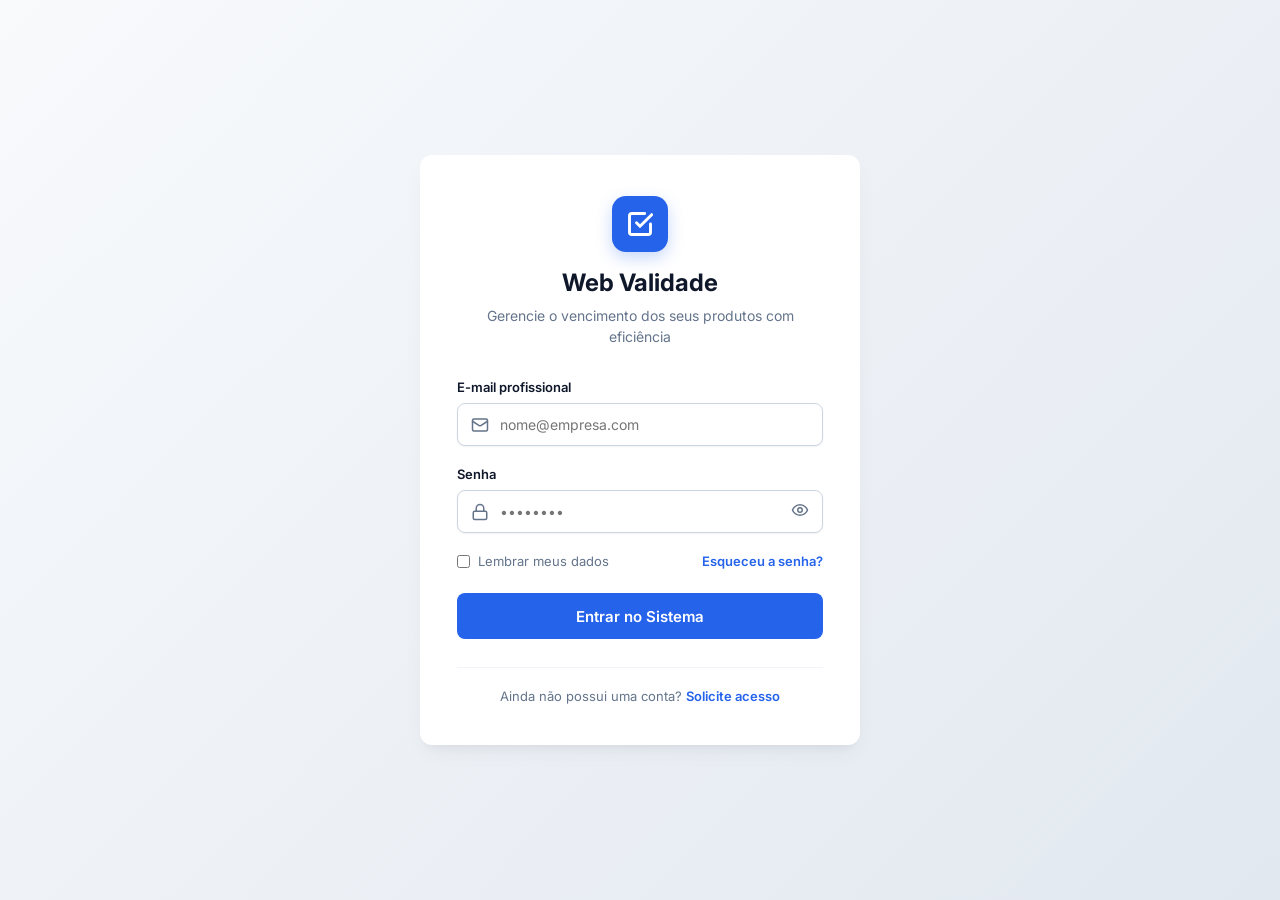
==== index.html @ 21e1efa6 "Add files via upload" ====
<!DOCTYPE html>
<html lang="pt-BR">
<head>
    <meta charset="UTF-8">
    <meta name="viewport" content="width=device-width, initial-scale=1.0">
    <title>Web Validade - Acesso ao Sistema</title>
    <link rel="preconnect" href="https://fonts.googleapis.com">
    <link rel="preconnect" href="https://fonts.gstatic.com" crossorigin>
    <link href="https://fonts.googleapis.com/css2?family=Inter:wght@400;500;600;700&display=swap" rel="stylesheet">
    <link rel="stylesheet" href="login-style.css">
</head>
<body>

    <div class="login-container">
        <div class="login-card">
            
            <div class="login-header">
                <div class="logo-icon">
                    <svg width="28" height="28" viewBox="0 0 24 24" fill="none" stroke="currentColor" stroke-width="2.5" stroke-linecap="round" stroke-linejoin="round">
                        <path d="M9 11l3 3L22 4"></path>
                        <path d="M21 12v7a2 2 0 0 1-2 2H5a2 2 0 0 1-2-2V5a2 2 0 0 1 2-2h11"></path>
                    </svg>
                </div>
                <h1>Web Validade</h1>
                <p>Gerencie o vencimento dos seus produtos com eficiência</p>
            </div>

            <div id="alert-box" class="alert hidden">
                <span id="alert-message"></span>
            </div>

            <form id="login-form" novalidate>
                <div class="input-group">
                    <label for="email">E-mail profissional</label>
                    <div class="input-wrapper">
                        <span class="input-icon">
                            <svg width="18" height="18" viewBox="0 0 24 24" fill="none" stroke="currentColor" stroke-width="2" stroke-linecap="round" stroke-linejoin="round">
                                <rect width="20" height="16" x="2" y="4" rx="2"></rect>
                                <path d="m22 7-8.97 5.7a1.94 1.94 0 0 1-2.06 0L2 7"></path>
                            </svg>
                        </span>
                        <input type="email" id="email" placeholder="nome@empresa.com" required autocomplete="email">
                    </div>
                </div>

                <div class="input-group">
                    <label for="password">Senha</label>
                    <div class="input-wrapper">
                        <span class="input-icon">
                            <svg width="18" height="18" viewBox="0 0 24 24" fill="none" stroke="currentColor" stroke-width="2" stroke-linecap="round" stroke-linejoin="round">
                                <rect width="18" height="11" x="3" y="11" rx="2" ry="2"></rect>
                                <path d="M7 11V7a5 5 0 0 1 10 0v4"></path>
                            </svg>
                        </span>
                        <input type="password" id="password" placeholder="••••••••" required autocomplete="current-password">
                        <button type="button" id="toggle-password" class="toggle-password">
                            <svg id="eye-icon" width="18" height="18" viewBox="0 0 24 24" fill="none" stroke="currentColor" stroke-width="2" stroke-linecap="round" stroke-linejoin="round">
                                <path d="M2 12s3-7 10-7 10 7 10 7-3 7-10 7-10-7-10-7Z"></path>
                                <circle cx="12" cy="12" r="3"></circle>
                            </svg>
                        </button>
                    </div>
                </div>

                <div class="form-actions">
                    <label class="remember-me">
                        <input type="checkbox" id="remember">
                        Lembrar meus dados
                    </label>
                    <a href="#" class="forgot-password">Esqueceu a senha?</a>
                </div>

                <button type="submit" id="btn-submit" class="btn-primary">
                    <span class="btn-text">Entrar no Sistema</span>
                    <span class="btn-loader hidden"></span>
                </button>
            </form>

            <div class="login-footer">
                <p>Ainda não possui uma conta? <a href="#">Solicite acesso</a></p>
            </div>

        </div>
    </div>

    <script src="login-script.js"></script>
</body>
</html>
---- login-style.css ----
:root {
    --primary-color: #2563eb;
    --primary-hover: #1d4ed8;
    --bg-gradient-start: #f8fafc;
    --bg-gradient-end: #e2e8f0;
    --card-bg: #ffffff;
    --text-main: #0f172a;
    --text-muted: #64748b;
    --border-color: #cbd5e1;
    --border-focus: #3b82f6;
    --error-color: #ef4444;
    --error-bg: #fef2f2;
    --success-color: #10b981;
    --success-bg: #ecfdf5;
    --shadow-md: 0 10px 25px -5px rgba(0, 0, 0, 0.05), 0 8px 10px -6px rgba(0, 0, 0, 0.05);
    --shadow-sm: 0 1px 2px 0 rgba(0, 0, 0, 0.05);
    --radius: 12px;
}

* {
    margin: 0;
    padding: 0;
    box-sizing: border-box;
    font-family: 'Inter', sans-serif;
    -webkit-font-smoothing: antialiased;
}

body {
    background: linear-gradient(135deg, var(--bg-gradient-start) 0%, var(--bg-gradient-end) 100%);
    min-height: 100vh;
    display: flex;
    justify-content: center;
    align-items: center;
    padding: 20px;
}

.login-container { width: 100%; max-width: 440px; }

.login-card {
    background-color: var(--card-bg);
    border: 1px solid rgba(255, 255, 255, 0.8);
    border-radius: var(--radius);
    padding: 40px 36px;
    box-shadow: var(--shadow-md);
}

.login-header { text-align: center; margin-bottom: 32px; }

.logo-icon {
    width: 56px; height: 56px;
    background-color: var(--primary-color);
    color: #ffffff; border-radius: 14px;
    display: flex; align-items: center; justify-content: center;
    margin: 0 auto 16px auto;
    box-shadow: 0 6px 16px rgba(37, 99, 235, 0.25);
}

.login-header h1 { color: var(--text-main); font-size: 24px; font-weight: 700; margin-bottom: 8px; }
.login-header p { color: var(--text-muted); font-size: 14px; line-height: 1.5; }

.alert {
    padding: 12px 16px; border-radius: 8px; font-size: 13px; font-weight: 500;
    margin-bottom: 20px; display: flex; align-items: center; border: 1px solid transparent;
}
.alert.error { background-color: var(--error-bg); color: var(--error-color); border-color: rgba(239, 68, 68, 0.2); }
.alert.success { background-color: var(--success-bg); color: var(--success-color); border-color: rgba(16, 185, 129, 0.2); }
.hidden { display: none !important; }

.input-group { margin-bottom: 20px; }
.input-group label { display: block; color: var(--text-main); font-size: 13px; font-weight: 600; margin-bottom: 8px; }
.input-wrapper { position: relative; display: flex; align-items: center; }
.input-icon { position: absolute; left: 14px; color: var(--text-muted); display: flex; align-items: center; pointer-events: none; }

.input-wrapper input {
    width: 100%; padding: 12px 16px 12px 42px;
    border: 1px solid var(--border-color); border-radius: 8px;
    font-size: 14px; color: var(--text-main); background-color: var(--card-bg);
    outline: none; transition: all 0.2s ease; box-shadow: var(--shadow-sm);
}
.input-wrapper input:focus { border-color: var(--border-focus); box-shadow: 0 0 0 4px rgba(59, 130, 246, 0.15); }

.toggle-password { position: absolute; right: 14px; background: none; border: none; color: var(--text-muted); cursor: pointer; }

.form-actions { display: flex; justify-content: space-between; align-items: center; margin-bottom: 24px; font-size: 13px; }
.remember-me { display: flex; align-items: center; color: var(--text-muted); cursor: pointer; }
.remember-me input { margin-right: 8px; accent-color: var(--primary-color); }
.forgot-password { color: var(--primary-color); text-decoration: none; font-weight: 600; }
.forgot-password:hover { text-decoration: underline; }

.btn-primary {
    width: 100%; padding: 12px 20px; background-color: var(--primary-color); color: #ffffff;
    border: none; border-radius: 8px; font-size: 15px; font-weight: 600; cursor: pointer;
    transition: all 0.2s ease; display: flex; justify-content: center; align-items: center; min-height: 46px;
}
.btn-primary:hover { background-color: var(--primary-hover); }
.btn-primary:disabled { background-color: #94a3b8; cursor: not-allowed; }

.btn-loader {
    width: 20px; height: 20px; border: 3px solid rgba(255, 255, 255, 0.3);
    border-radius: 50%; border-top-color: #ffffff; animation: spin 0.8s linear infinite;
}
@keyframes spin { to { transform: rotate(360deg); } }

.login-footer { text-align: center; margin-top: 28px; padding-top: 20px; border-top: 1px solid #f1f5f9; font-size: 13px; color: var(--text-muted); }
.login-footer a { color: var(--primary-color); text-decoration: none; font-weight: 600; }
.login-footer a:hover { text-decoration: underline; }
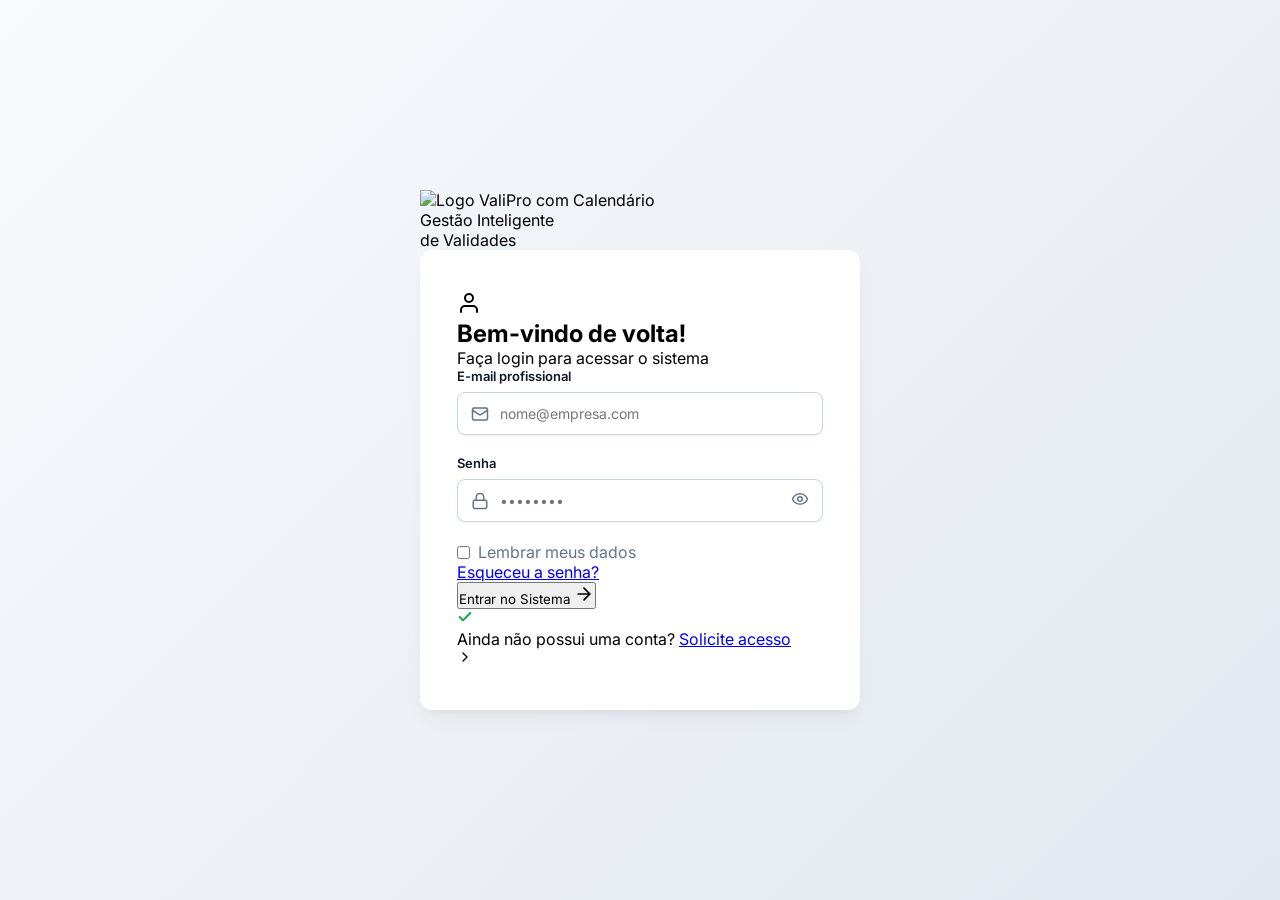
==== commit 1bf3bea5: "Update index.html" ====
--- a/index.html
+++ b/index.html
@@ -3,7 +3,7 @@
 <head>
     <meta charset="UTF-8">
     <meta name="viewport" content="width=device-width, initial-scale=1.0">
-    <title>Web Validade - Acesso ao Sistema</title>
+    <title>ValiPro - Login</title>
     <link rel="preconnect" href="https://fonts.googleapis.com">
     <link rel="preconnect" href="https://fonts.gstatic.com" crossorigin>
     <link href="https://fonts.googleapis.com/css2?family=Inter:wght@400;500;600;700&display=swap" rel="stylesheet">
@@ -12,24 +12,32 @@
 <body>
 
     <div class="login-container">
+        <!-- Parte do Topo (Logo e Slogan) -->
+        <div class="header-top">
+            <div class="logo-group">
+                <img src="file_0000000069dc720eb2a3e41b76f5097b.png" alt="Logo ValiPro com Calendário" class="login-logo-img">
+                <span class="logo-divider"></span>
+                <p class="slogan-text">Gestão Inteligente <br> de Validades</p>
+            </div>
+            <!-- Decoração Sutil no Fundo -->
+            <div class="bg-decoration"></div>
+        </div>
+
+        <!-- Parte de Baixo (O Card de Login) -->
         <div class="login-card">
             
-            <div class="login-header">
-                <div class="logo-icon">
-                    <svg width="28" height="28" viewBox="0 0 24 24" fill="none" stroke="currentColor" stroke-width="2.5" stroke-linecap="round" stroke-linejoin="round">
-                        <path d="M9 11l3 3L22 4"></path>
-                        <path d="M21 12v7a2 2 0 0 1-2 2H5a2 2 0 0 1-2-2V5a2 2 0 0 1 2-2h11"></path>
+            <div class="login-welcome-header">
+                <div class="user-avatar-icon">
+                    <svg width="24" height="24" viewBox="0 0 24 24" fill="none" stroke="currentColor" stroke-width="2" stroke-linecap="round" stroke-linejoin="round">
+                        <path d="M20 21v-2a4 4 0 0 0-4-4H8a4 4 0 0 0-4 4v2"></path>
+                        <circle cx="12" cy="7" r="4"></circle>
                     </svg>
                 </div>
-                <h1>Web Validade</h1>
-                <p>Gerencie o vencimento dos seus produtos com eficiência</p>
+                <h2>Bem-vindo de volta!</h2>
+                <p>Faça login para acessar o sistema</p>
             </div>
 
-            <div id="alert-box" class="alert hidden">
-                <span id="alert-message"></span>
-            </div>
-
-            <form id="login-form" novalidate>
+            <form id="login-form">
                 <div class="input-group">
                     <label for="email">E-mail profissional</label>
                     <div class="input-wrapper">
@@ -39,7 +47,7 @@
                                 <path d="m22 7-8.97 5.7a1.94 1.94 0 0 1-2.06 0L2 7"></path>
                             </svg>
                         </span>
-                        <input type="email" id="email" placeholder="nome@empresa.com" required autocomplete="email">
+                        <input type="email" id="email" placeholder="nome@empresa.com" required>
                     </div>
                 </div>
 
@@ -52,7 +60,7 @@
                                 <path d="M7 11V7a5 5 0 0 1 10 0v4"></path>
                             </svg>
                         </span>
-                        <input type="password" id="password" placeholder="••••••••" required autocomplete="current-password">
+                        <input type="password" id="password" placeholder="••••••••" required>
                         <button type="button" id="toggle-password" class="toggle-password">
                             <svg id="eye-icon" width="18" height="18" viewBox="0 0 24 24" fill="none" stroke="currentColor" stroke-width="2" stroke-linecap="round" stroke-linejoin="round">
                                 <path d="M2 12s3-7 10-7 10 7 10 7-3 7-10 7-10-7-10-7Z"></path>
@@ -62,27 +70,39 @@
                     </div>
                 </div>
 
-                <div class="form-actions">
+                <div class="form-actions-row">
                     <label class="remember-me">
                         <input type="checkbox" id="remember">
                         Lembrar meus dados
                     </label>
-                    <a href="#" class="forgot-password">Esqueceu a senha?</a>
+                    <a href="#" class="forgot-link">Esqueceu a senha?</a>
                 </div>
 
-                <button type="submit" id="btn-submit" class="btn-primary">
-                    <span class="btn-text">Entrar no Sistema</span>
-                    <span class="btn-loader hidden"></span>
+                <button type="submit" class="btn-primary-valipro">
+                    <span>Entrar no Sistema</span>
+                    <svg width="20" height="20" viewBox="0 0 24 24" fill="none" stroke="currentColor" stroke-width="2" stroke-linecap="round" stroke-linejoin="round">
+                        <line x1="5" x2="19" y1="12" y2="12"></line>
+                        <polyline points="12 5 19 12 12 19"></polyline>
+                    </svg>
                 </button>
             </form>
 
-            <div class="login-footer">
-                <p>Ainda não possui uma conta? <a href="#">Solicite acesso</a></p>
+            <div class="login-footer-register">
+                <div class="register-info-box">
+                    <div class="check-icon-bg">
+                        <svg width="16" height="16" viewBox="0 0 24 24" fill="none" stroke="#16a34a" stroke-width="3" stroke-linecap="round" stroke-linejoin="round">
+                            <polyline points="20 6 9 17 4 12"></polyline>
+                        </svg>
+                    </div>
+                    <p>Ainda não possui uma conta? <a href="#">Solicite acesso</a></p>
+                    <svg width="16" height="16" viewBox="0 0 24 24" fill="none" stroke="currentColor" stroke-width="2" stroke-linecap="round" stroke-linejoin="round" class="arrow-link-icon">
+                        <polyline points="9 18 15 12 9 6"></polyline>
+                    </svg>
+                </div>
             </div>
 
         </div>
     </div>
 
-    <script src="login-script.js"></script>
 </body>
-</html>+</html>
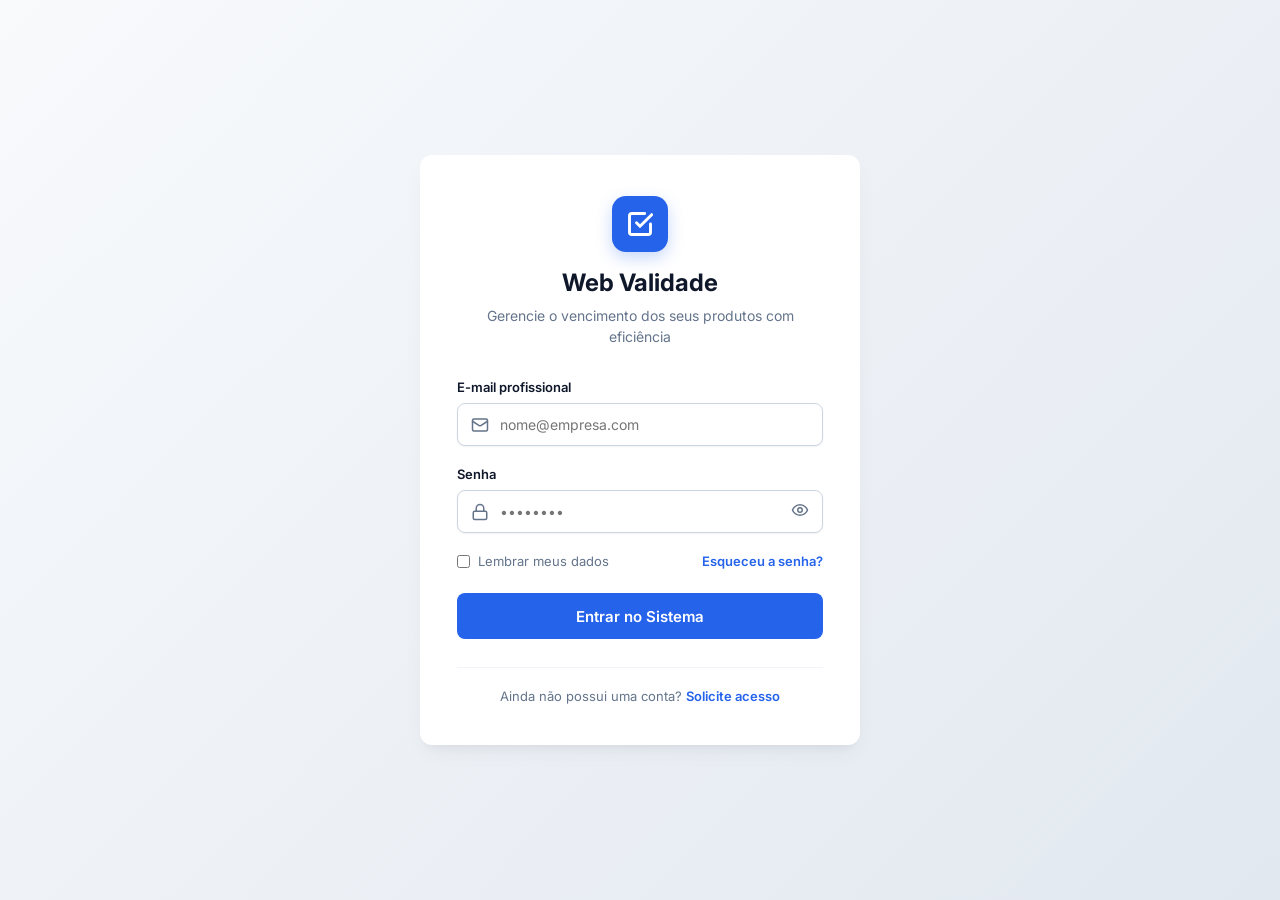
==== commit 41f71f47: "Add files via upload" ====
--- a/index.html
+++ b/index.html
@@ -3,7 +3,7 @@
 <head>
     <meta charset="UTF-8">
     <meta name="viewport" content="width=device-width, initial-scale=1.0">
-    <title>ValiPro - Login</title>
+    <title>Web Validade - Acesso ao Sistema</title>
     <link rel="preconnect" href="https://fonts.googleapis.com">
     <link rel="preconnect" href="https://fonts.gstatic.com" crossorigin>
     <link href="https://fonts.googleapis.com/css2?family=Inter:wght@400;500;600;700&display=swap" rel="stylesheet">
@@ -12,32 +12,24 @@
 <body>
 
     <div class="login-container">
-        <!-- Parte do Topo (Logo e Slogan) -->
-        <div class="header-top">
-            <div class="logo-group">
-                <img src="file_0000000069dc720eb2a3e41b76f5097b.png" alt="Logo ValiPro com Calendário" class="login-logo-img">
-                <span class="logo-divider"></span>
-                <p class="slogan-text">Gestão Inteligente <br> de Validades</p>
-            </div>
-            <!-- Decoração Sutil no Fundo -->
-            <div class="bg-decoration"></div>
-        </div>
-
-        <!-- Parte de Baixo (O Card de Login) -->
         <div class="login-card">
             
-            <div class="login-welcome-header">
-                <div class="user-avatar-icon">
-                    <svg width="24" height="24" viewBox="0 0 24 24" fill="none" stroke="currentColor" stroke-width="2" stroke-linecap="round" stroke-linejoin="round">
-                        <path d="M20 21v-2a4 4 0 0 0-4-4H8a4 4 0 0 0-4 4v2"></path>
-                        <circle cx="12" cy="7" r="4"></circle>
+            <div class="login-header">
+                <div class="logo-icon">
+                    <svg width="28" height="28" viewBox="0 0 24 24" fill="none" stroke="currentColor" stroke-width="2.5" stroke-linecap="round" stroke-linejoin="round">
+                        <path d="M9 11l3 3L22 4"></path>
+                        <path d="M21 12v7a2 2 0 0 1-2 2H5a2 2 0 0 1-2-2V5a2 2 0 0 1 2-2h11"></path>
                     </svg>
                 </div>
-                <h2>Bem-vindo de volta!</h2>
-                <p>Faça login para acessar o sistema</p>
+                <h1>Web Validade</h1>
+                <p>Gerencie o vencimento dos seus produtos com eficiência</p>
             </div>
 
-            <form id="login-form">
+            <div id="alert-box" class="alert hidden">
+                <span id="alert-message"></span>
+            </div>
+
+            <form id="login-form" novalidate>
                 <div class="input-group">
                     <label for="email">E-mail profissional</label>
                     <div class="input-wrapper">
@@ -47,7 +39,7 @@
                                 <path d="m22 7-8.97 5.7a1.94 1.94 0 0 1-2.06 0L2 7"></path>
                             </svg>
                         </span>
-                        <input type="email" id="email" placeholder="nome@empresa.com" required>
+                        <input type="email" id="email" placeholder="nome@empresa.com" required autocomplete="email">
                     </div>
                 </div>
 
@@ -60,7 +52,7 @@
                                 <path d="M7 11V7a5 5 0 0 1 10 0v4"></path>
                             </svg>
                         </span>
-                        <input type="password" id="password" placeholder="••••••••" required>
+                        <input type="password" id="password" placeholder="••••••••" required autocomplete="current-password">
                         <button type="button" id="toggle-password" class="toggle-password">
                             <svg id="eye-icon" width="18" height="18" viewBox="0 0 24 24" fill="none" stroke="currentColor" stroke-width="2" stroke-linecap="round" stroke-linejoin="round">
                                 <path d="M2 12s3-7 10-7 10 7 10 7-3 7-10 7-10-7-10-7Z"></path>
@@ -70,39 +62,27 @@
                     </div>
                 </div>
 
-                <div class="form-actions-row">
+                <div class="form-actions">
                     <label class="remember-me">
                         <input type="checkbox" id="remember">
                         Lembrar meus dados
                     </label>
-                    <a href="#" class="forgot-link">Esqueceu a senha?</a>
+                    <a href="#" class="forgot-password">Esqueceu a senha?</a>
                 </div>
 
-                <button type="submit" class="btn-primary-valipro">
-                    <span>Entrar no Sistema</span>
-                    <svg width="20" height="20" viewBox="0 0 24 24" fill="none" stroke="currentColor" stroke-width="2" stroke-linecap="round" stroke-linejoin="round">
-                        <line x1="5" x2="19" y1="12" y2="12"></line>
-                        <polyline points="12 5 19 12 12 19"></polyline>
-                    </svg>
+                <button type="submit" id="btn-submit" class="btn-primary">
+                    <span class="btn-text">Entrar no Sistema</span>
+                    <span class="btn-loader hidden"></span>
                 </button>
             </form>
 
-            <div class="login-footer-register">
-                <div class="register-info-box">
-                    <div class="check-icon-bg">
-                        <svg width="16" height="16" viewBox="0 0 24 24" fill="none" stroke="#16a34a" stroke-width="3" stroke-linecap="round" stroke-linejoin="round">
-                            <polyline points="20 6 9 17 4 12"></polyline>
-                        </svg>
-                    </div>
-                    <p>Ainda não possui uma conta? <a href="#">Solicite acesso</a></p>
-                    <svg width="16" height="16" viewBox="0 0 24 24" fill="none" stroke="currentColor" stroke-width="2" stroke-linecap="round" stroke-linejoin="round" class="arrow-link-icon">
-                        <polyline points="9 18 15 12 9 6"></polyline>
-                    </svg>
-                </div>
+            <div class="login-footer">
+                <p>Ainda não possui uma conta? <a href="#">Solicite acesso</a></p>
             </div>
 
         </div>
     </div>
 
+    <script src="login-script.js"></script>
 </body>
-</html>
+</html>
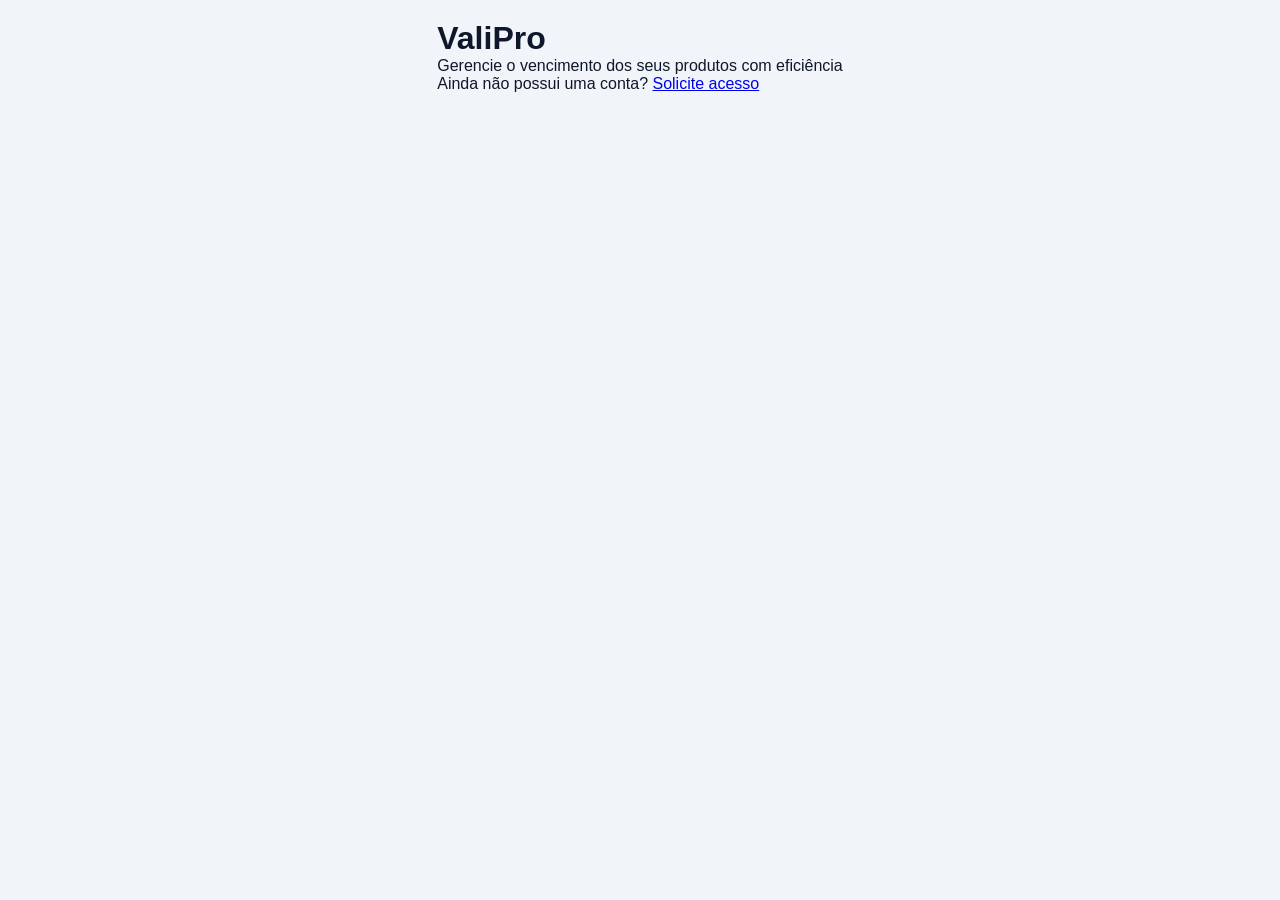
==== commit 9dd744d6: "Update index.html" ====
--- a/index.html
+++ b/index.html
@@ -3,86 +3,40 @@
 <head>
     <meta charset="UTF-8">
     <meta name="viewport" content="width=device-width, initial-scale=1.0">
-    <title>Web Validade - Acesso ao Sistema</title>
-    <link rel="preconnect" href="https://fonts.googleapis.com">
-    <link rel="preconnect" href="https://fonts.gstatic.com" crossorigin>
-    <link href="https://fonts.googleapis.com/css2?family=Inter:wght@400;500;600;700&display=swap" rel="stylesheet">
-    <link rel="stylesheet" href="login-style.css">
+    <title>ValiPro - Gerenciamento de Validades</title>
+    
+    <!-- Conexões de Fontes e Estilos originais do seu projeto -->
+    <link href="https://fonts.googleapis.com" rel="preconnect">
+    <link crossorigin href="https://fonts.gstatic.com" rel="preconnect">
+    <link rel="stylesheet" href="https://fonts.googleapis.com/css2?family=Plus+Jakarta+Sans:ital,wght@0,200..800;1,200..800&display=swap">
+    <link rel="stylesheet" href="style.css">
 </head>
 <body>
 
-    <div class="login-container">
-        <div class="login-card">
+    <div class="container">
+        <div class="login-box">
             
+            <!-- Cabeçalho do Painel -->
             <div class="login-header">
                 <div class="logo-icon">
-                    <svg width="28" height="28" viewBox="0 0 24 24" fill="none" stroke="currentColor" stroke-width="2.5" stroke-linecap="round" stroke-linejoin="round">
-                        <path d="M9 11l3 3L22 4"></path>
-                        <path d="M21 12v7a2 2 0 0 1-2 2H5a2 2 0 0 1-2-2V5a2 2 0 0 1 2-2h11"></path>
-                    </svg>
+                    <!-- Seu ícone/logo SVG ou Imagem -->
                 </div>
-                <h1>Web Validade</h1>
+                <h1>ValiPro</h1>
                 <p>Gerencie o vencimento dos seus produtos com eficiência</p>
             </div>
 
-            <div id="alert-box" class="alert hidden">
-                <span id="alert-message"></span>
+            <!-- Área do Formulário / Inputs -->
+            <div class="form-container">
+                <span></span>
             </div>
 
-            <form id="login-form" novalidate>
-                <div class="input-group">
-                    <label for="email">E-mail profissional</label>
-                    <div class="input-wrapper">
-                        <span class="input-icon">
-                            <svg width="18" height="18" viewBox="0 0 24 24" fill="none" stroke="currentColor" stroke-width="2" stroke-linecap="round" stroke-linejoin="round">
-                                <rect width="20" height="16" x="2" y="4" rx="2"></rect>
-                                <path d="m22 7-8.97 5.7a1.94 1.94 0 0 1-2.06 0L2 7"></path>
-                            </svg>
-                        </span>
-                        <input type="email" id="email" placeholder="nome@empresa.com" required autocomplete="email">
-                    </div>
-                </div>
-
-                <div class="input-group">
-                    <label for="password">Senha</label>
-                    <div class="input-wrapper">
-                        <span class="input-icon">
-                            <svg width="18" height="18" viewBox="0 0 24 24" fill="none" stroke="currentColor" stroke-width="2" stroke-linecap="round" stroke-linejoin="round">
-                                <rect width="18" height="11" x="3" y="11" rx="2" ry="2"></rect>
-                                <path d="M7 11V7a5 5 0 0 1 10 0v4"></path>
-                            </svg>
-                        </span>
-                        <input type="password" id="password" placeholder="••••••••" required autocomplete="current-password">
-                        <button type="button" id="toggle-password" class="toggle-password">
-                            <svg id="eye-icon" width="18" height="18" viewBox="0 0 24 24" fill="none" stroke="currentColor" stroke-width="2" stroke-linecap="round" stroke-linejoin="round">
-                                <path d="M2 12s3-7 10-7 10 7 10 7-3 7-10 7-10-7-10-7Z"></path>
-                                <circle cx="12" cy="12" r="3"></circle>
-                            </svg>
-                        </button>
-                    </div>
-                </div>
-
-                <div class="form-actions">
-                    <label class="remember-me">
-                        <input type="checkbox" id="remember">
-                        Lembrar meus dados
-                    </label>
-                    <a href="#" class="forgot-password">Esqueceu a senha?</a>
-                </div>
-
-                <button type="submit" id="btn-submit" class="btn-primary">
-                    <span class="btn-text">Entrar no Sistema</span>
-                    <span class="btn-loader hidden"></span>
-                </button>
-            </form>
-
-            <div class="login-footer">
+            <!-- Link de Solicitação de Acesso -->
+            <div class="register-link">
                 <p>Ainda não possui uma conta? <a href="#">Solicite acesso</a></p>
             </div>
 
         </div>
     </div>
 
-    <script src="login-script.js"></script>
 </body>
-</html>+</html>
--- a/style.css
+++ b/style.css
@@ -0,0 +1,765 @@
+/* ==========================================================================
+   1. CONFIGURAÇÕES GERAIS E RESETS
+   ========================================================================== */
+:root {
+    /* Cores padrão (Tema Claro) */
+    --bg-primary: #f1f5f9;
+    --bg-card: #ffffff;
+    --bg-input: #f8fafc;
+    --text-primary: #0f172a;
+    --text-secondary: #64748b;
+    --border-color: #cbd5e1;
+    --table-header-bg: #f8fafc;
+    --table-border: #f1f5f9;
+}
+
+.dark-theme {
+    /* Cores adaptadas (Tema Escuro) */
+    --bg-primary: #0f172a;
+    --bg-card: #1e293b;
+    --bg-input: #334155;
+    --text-primary: #f8fafc;
+    --text-secondary: #94a3b8;
+    --border-color: #475569;
+    --table-header-bg: #1e293b;
+    --table-border: #334155;
+}
+
+* {
+    margin: 0;
+    padding: 0;
+    box-sizing: border-box;
+    font-family: 'Inter', sans-serif;
+    transition: background-color 0.3s ease, color 0.3s ease, border-color 0.3s ease;
+}
+
+body {
+    background-color: var(--bg-primary);
+    color: var(--text-primary);
+    padding: 20px;
+    display: flex;
+    justify-content: center;
+}
+
+.dashboard-container {
+    width: 100%;
+    max-width: 1200px;
+}
+
+/* ==========================================================================
+   2. CABEÇALHO (HEADER)
+   ========================================================================== */
+.dashboard-header {
+    background-color: var(--bg-card);
+    padding: 20px;
+    border-radius: 12px;
+    box-shadow: 0 1px 3px rgba(0,0,0,0.1);
+    display: flex;
+    justify-content: space-between;
+    align-items: center;
+    margin-bottom: 24px;
+}
+
+.brand h1 {
+    font-size: 24px;
+    font-weight: 700;
+    color: var(--text-primary);
+}
+
+.brand p {
+    font-size: 14px;
+    color: var(--text-secondary);
+    margin-top: 2px;
+}
+
+.header-actions {
+    display: flex;
+    gap: 12px;
+}
+
+/* Botões do Topo */
+.btn-logout {
+    background-color: #ef4444;
+    color: white;
+    border: none;
+    padding: 10px 16px;
+    border-radius: 6px;
+    font-weight: 600;
+    cursor: pointer;
+    transition: background 0.2s;
+}
+
+.btn-logout:hover {
+    background-color: #dc2626;
+}
+
+.btn-back {
+    background-color: #2563eb;
+    color: white;
+    border: none;
+    padding: 10px 16px;
+    border-radius: 6px;
+    font-weight: 600;
+    cursor: pointer;
+    transition: background 0.2s;
+}
+
+.btn-back:hover {
+    background-color: #1d4ed8;
+}
+
+/* ==========================================================================
+   3. DASHBOARD GRID & CARDS
+   ========================================================================== */
+.dashboard-grid {
+    display: grid;
+    grid-template-columns: repeat(auto-fill, minmax(220px, 1fr));
+    gap: 16px;
+}
+
+.dash-card {
+    background-color: var(--bg-card);
+    padding: 20px;
+    border-radius: 12px;
+    box-shadow: 0 1px 3px rgba(0,0,0,0.05);
+    display: flex;
+    align-items: center;
+    gap: 16px;
+    cursor: pointer;
+    transition: transform 0.2s, box-shadow 0.2s, background-color 0.3s;
+}
+
+.dash-card:hover {
+    transform: translateY(-2px);
+    box-shadow: 0 4px 6px -1px rgba(0,0,0,0.1);
+}
+
+.card-icon {
+    font-size: 32px;
+    display: flex;
+    align-items: center;
+    justify-content: center;
+}
+
+.card-info h3 {
+    font-size: 13px;
+    font-weight: 700;
+    letter-spacing: 0.5px;
+    color: rgba(255, 255, 255, 0.9);
+}
+
+/* Garante legibilidade das tags h3 nos cards cinza/claros que herdam var */
+#btn-card-config .card-info h3 {
+    color: #ffffff !important;
+}
+
+.card-counter {
+    font-size: 32px;
+    font-weight: 700;
+    display: block;
+    margin-top: 4px;
+    color: white;
+}
+
+.card-counter-dark {
+    font-size: 32px;
+    font-weight: 700;
+    display: block;
+    margin-top: 4px;
+    color: var(--text-primary);
+}
+
+.card-title-lg {
+    font-size: 18px;
+    font-weight: 600;
+    display: block;
+    margin-top: 4px;
+    color: white;
+}
+
+/* Paleta de Cores Dinâmica dos Cards */
+.card-green { background: #15803d; }
+.card-blue { background: #1d4ed8; }
+.card-lightgreen { background: #16a34a; }
+.card-red { background: #b91c1c; }
+.card-purple { background: #6b21a8; }
+.card-yellow { background: #eab308; }
+.card-lightpurple { background: #a855f7; }
+.card-darkblue { background: #1e3a8a; }
+.card-darkpurple { background: #4c1d95; }
+.card-pink { background: #db2777; }
+.card-teal { background: #0d9488; }
+.card-darkest { background: #0f172a; }
+.card-cyan { background: #0891b2; }
+.card-brown { background: #78350f; }
+.card-slate { background: #475569; }
+.card-orange { background: #FF6B00; }
+
+/* ==========================================================================
+   4. ESTRUTURA DE MÓDULOS / SEÇÕES DE CONTEÚDO
+   ========================================================================== */
+.page-content {
+    width: 100%;
+}
+
+.module-section {
+    background-color: var(--bg-card);
+    padding: 24px;
+    border-radius: 12px;
+    box-shadow: 0 1px 3px rgba(0,0,0,0.1);
+    margin-bottom: 24px;
+}
+
+.module-section h2 {
+    font-size: 18px;
+    font-weight: 600;
+    color: var(--text-primary);
+    margin-bottom: 20px;
+}
+
+/* Helper Utilitário */
+.hidden {
+    display: none !important;
+}
+
+/* ==========================================================================
+   5. FORMULÁRIOS DE CADASTRO
+   ========================================================================== */
+.product-form {
+    display: flex;
+    flex-wrap: wrap;
+    gap: 16px;
+    align-items: flex-end;
+}
+
+.form-group {
+    display: flex;
+    flex-direction: column;
+    gap: 6px;
+}
+
+.form-group label {
+    font-size: 13px;
+    font-weight: 500;
+    color: var(--text-secondary);
+}
+
+.form-group input,
+.form-group select {
+    height: 42px;
+    padding: 0 12px;
+    border: 1px solid var(--border-color);
+    border-radius: 6px;
+    font-size: 14px;
+    color: var(--text-primary);
+    outline: none;
+    background-color: var(--bg-input);
+}
+
+.form-group input:focus,
+.form-group select:focus {
+    border-color: #2563eb;
+    background-color: var(--bg-card);
+    box-shadow: 0 0 0 3px rgba(37, 99, 235, 0.1);
+}
+
+/* Modificadores de tamanho responsivo dos inputs */
+.size-mini { flex: 1 1 80px; }
+.size-medium { flex: 2 1 180px; }
+.size-large { flex: 4 1 280px; }
+
+/* Container especial para acoplar o botão de scan */
+.barcode-input-container {
+    display: flex;
+    gap: 6px;
+    width: 100%;
+}
+
+.barcode-input-container input {
+    flex: 1;
+    width: 100%;
+}
+
+.btn-scan-trigger {
+    background-color: #475569;
+    color: white;
+    border: none;
+    padding: 0 14px;
+    border-radius: 6px;
+    font-weight: 600;
+    font-size: 13px;
+    cursor: pointer;
+    white-space: nowrap;
+    transition: background 0.2s;
+}
+
+.btn-scan-trigger:hover {
+    background-color: #334155;
+}
+
+.btn-submit-prod {
+    height: 42px;
+    background-color: #16a34a;
+    color: white;
+    border: none;
+    padding: 0 24px;
+    border-radius: 6px;
+    font-weight: 600;
+    font-size: 14px;
+    cursor: pointer;
+    transition: background 0.2s;
+    flex: 1 1 auto;
+}
+
+.btn-submit-prod:hover {
+    background-color: #15803d;
+}
+
+/* ==========================================================================
+   6. SCANNER DE CÓDIGO DE BARRAS HTML5
+   ========================================================================== */
+#scanner-wrapper {
+    margin-bottom: 20px;
+    background: var(--bg-input);
+    padding: 16px;
+    border-radius: 8px;
+    border: 2px dashed var(--border-color);
+    display: flex;
+    flex-direction: column;
+    align-items: center;
+    gap: 12px;
+}
+
+#reader {
+    width: 100%;
+    max-width: 400px;
+    background: #000;
+    border-radius: 6px;
+    overflow: hidden;
+}
+
+.btn-scan-stop {
+    background-color: #dc2626;
+    color: white;
+    border: none;
+    padding: 8px 16px;
+    border-radius: 6px;
+    font-weight: 600;
+    cursor: pointer;
+}
+
+/* ==========================================================================
+   7. TABELAS DE DADOS (LISTAGENS GERAIS)
+   ========================================================================== */
+.table-container {
+    width: 100%;
+    overflow-x: auto;
+}
+
+table {
+    width: 100%;
+    border-collapse: collapse;
+    text-align: left;
+}
+
+th {
+    background-color: var(--table-header-bg);
+    color: var(--text-secondary);
+    font-size: 13px;
+    font-weight: 600;
+    padding: 12px 16px;
+    border-bottom: 1px solid var(--border-color);
+}
+
+td {
+    padding: 14px 16px;
+    border-bottom: 1px solid var(--table-border);
+    color: var(--text-primary);
+    font-size: 14px;
+    vertical-align: middle;
+}
+
+tr:hover td {
+    background-color: var(--table-header-bg);
+}
+
+/* Botão de Exclusão Individual */
+.btn-del {
+    background-color: transparent;
+    color: #ef4444;
+    border: 1px solid #fca5a5;
+    padding: 6px 12px;
+    border-radius: 4px;
+    font-size: 12px;
+    font-weight: 500;
+    cursor: pointer;
+    transition: all 0.2s;
+}
+
+.btn-del:hover {
+    background-color: #fee2e2;
+    color: #b91c1c;
+    border-color: #ef4444;
+}
+
+/* Badges de Status */
+.badge {
+    padding: 4px 8px;
+    border-radius: 4px;
+    font-size: 12px;
+    font-weight: 600;
+    display: inline-block;
+}
+
+.badge.vencido { background-color: #fee2e2; color: #b91c1c; }
+.badge.ok { background-color: #dcfce7; color: #15803d; }
+
+/* ==========================================================================
+   8. MÓDULO BANCO DE DADOS / CSV
+   ========================================================================== */
+.db-box {
+    border-left: 4px solid #475569;
+}
+
+.db-header-row {
+    display: flex;
+    justify-content: space-between;
+    align-items: center;
+    margin-bottom: 4px;
+}
+
+.db-title {
+    margin-bottom: 0 !important;
+}
+
+.badge-cloud {
+    background-color: var(--border-color);
+    color: var(--text-primary);
+    padding: 6px 12px;
+    border-radius: 20px;
+    font-size: 12px;
+    font-weight: 700;
+}
+
+.db-subtitle {
+    font-size: 14px;
+    color: var(--text-secondary);
+    margin-bottom: 24px;
+}
+
+.csv-upload-area {
+    background-color: var(--bg-input);
+    border: 2px dashed var(--border-color);
+    border-radius: 8px;
+    padding: 32px;
+    text-align: center;
+    cursor: pointer;
+    transition: background 0.2s;
+}
+
+.csv-upload-area:hover {
+    background-color: var(--table-header-bg);
+    border-color: var(--text-secondary);
+}
+
+.file-input-wrapper input[type="file"] {
+    font-size: 14px;
+    color: var(--text-primary);
+}
+
+/* ==========================================================================
+   9. ESTILOS PARA O MODAL DE SETOR E BOTÃO PEQUENO
+   ========================================================================== */
+.btn-small {
+    background-color: #2563eb;
+    color: white;
+    border: none;
+    border-radius: 6px;
+    font-weight: 600;
+    font-size: 16px;
+    cursor: pointer;
+    transition: background 0.2s;
+    height: 42px;
+}
+
+.btn-small:hover {
+    background-color: #1d4ed8;
+}
+
+.modal {
+    display: flex;
+    justify-content: center;
+    align-items: center;
+}
+
+.modal-content {
+    max-width: 400px;
+    width: 90%;
+    background-color: var(--bg-card) !important;
+    border: 1px solid var(--border-color);
+}
+
+.form-field {
+    display: flex;
+    flex-direction: column;
+    gap: 6px;
+}
+
+.form-field label {
+    font-size: 13px;
+    font-weight: 500;
+    color: var(--text-secondary);
+}
+
+.form-field input {
+    height: 42px;
+    padding: 0 12px;
+    border: 1px solid var(--border-color);
+    border-radius: 6px;
+    font-size: 14px;
+    color: var(--text-primary);
+    outline: none;
+    background-color: var(--bg-input);
+}
+
+.form-field input:focus {
+    border-color: #2563eb;
+    background-color: var(--bg-card);
+    box-shadow: 0 0 0 3px rgba(37, 99, 235, 0.1);
+}
+
+/* ==========================================================================
+   10. OTIMIZAÇÃO COMPACTA PARA DISPOSITIVOS MÓVEIS (CELULARES)
+   ========================================================================== */
+@media (max-width: 768px) {
+    body {
+        padding: 10px;
+    }
+
+    .view-content, .module-section {
+        background-color: transparent !important;
+        padding: 0 !important;
+        box-shadow: none !important;
+    }
+
+    .module-section h2 {
+        padding-left: 8px;
+        margin-bottom: 16px;
+    }
+
+    table thead {
+        display: none;
+    }
+
+    table, tbody {
+        display: block;
+        width: 100%;
+    }
+
+    table tr {
+        display: grid !important;
+        grid-template-columns: 1.2fr 0.8fr 1fr;
+        background: var(--bg-card);
+        border: 2px solid var(--border-color); 
+        border-radius: 14px;
+        padding: 16px;
+        margin-bottom: 16px;
+        box-shadow: 0 4px 6px -1px rgba(0, 0, 0, 0.08), 0 2px 4px -1px rgba(0, 0, 0, 0.04);
+    }
+
+    table td {
+        display: flex;
+        justify-content: space-between;
+        align-items: center;
+        padding: 12px 0 !important;
+        border-bottom: 1.5px solid var(--border-color); 
+        font-size: 14px;
+        width: 100% !important;
+    }
+
+    table td::before {
+        content: attr(data-label);
+        font-weight: 700;
+        color: var(--text-secondary);
+        text-transform: uppercase;
+        font-size: 11px;
+        letter-spacing: 0.5px;
+    }
+
+    table td:nth-child(1),
+    table td:nth-child(2),
+    table td:nth-child(3) {
+        grid-column: span 3;
+    }
+
+    table td:nth-child(4),
+    table td:nth-child(5),
+    table td:nth-child(6) {
+        border-bottom: none !important;
+        padding: 12px 4px 0 4px !important;
+        display: flex;
+        flex-direction: row;
+        align-items: center;
+        gap: 6px;
+    }
+
+    table td:nth-child(5) {
+        grid-column: 1;
+        grid-row: 4;
+        justify-content: flex-start;
+        border-right: 2px solid var(--border-color); 
+    }
+
+    table td:nth-child(4) {
+        grid-column: 2;
+        grid-row: 4;
+        justify-content: center;
+        border-right: 2px solid var(--border-color); 
+    }
+
+    table td:nth-child(6) {
+        grid-column: 3;
+        grid-row: 4;
+        justify-content: flex-end;
+    }
+
+    table td:nth-child(6)::before {
+        display: none !important;
+    }
+
+    table td:nth-child(4)::before,
+    table td:nth-child(5)::before {
+        margin-right: 2px;
+    }
+
+    table td strong {
+        text-align: right;
+        max-width: 70%;
+        word-break: break-word;
+        font-size: 14px;
+        color: var(--text-primary);
+    }
+
+    .btn-del {
+        width: 100%;
+        padding: 8px 12px !important;
+        font-size: 12px !important;
+        background-color: #ef4444 !important;
+        color: white !important;
+        border: none !important;
+        border-radius: 6px;
+        font-weight: 600;
+        text-align: center;
+        box-shadow: 0 1px 2px rgba(239, 68, 68, 0.2);
+    }
+
+    .btn-del:hover {
+        background-color: #dc2626 !important;
+    }
+
+    .dashboard-header {
+        flex-direction: column;
+        gap: 10px;
+        align-items: flex-start;
+        padding: 12px;
+        background: var(--bg-card);
+        border-radius: 12px;
+        box-shadow: 0 1px 3px rgba(0,0,0,0.1);
+    }
+    
+    .header-actions {
+        width: 100%;
+        display: flex;
+        gap: 8px;
+    }
+    
+    .header-actions button {
+        flex: 1;
+        text-align: center;
+        justify-content: center;
+        padding: 8px !important;
+        font-size: 12px !important;
+        height: auto;
+    }
+}
+
+/* ==========================================================================
+   11. PERSONALIZAÇÃO COMPLEMENTAR PARA GERENCIAMENTO DE SETORES
+   ========================================================================== */
+.btn-del-sector {
+    padding: 6px 14px !important;
+    width: auto !important;
+    display: inline-block;
+}
+
+#direct-sector-form {
+    background: var(--bg-input);
+    padding: 16px;
+    border-radius: 8px;
+    border: 1px solid var(--border-color);
+}
+
+.form-row-group {
+    display: flex;
+    flex: 1 1 100%;
+    gap: 16px;
+    align-items: flex-end;
+}
+
+.btn-scan-trigger-new {
+    height: 42px;
+    background-color: #475569;
+    color: white;
+    border: none;
+    padding: 0 16px;
+    border-radius: 6px;
+    font-weight: 600;
+    font-size: 14px;
+    cursor: pointer;
+    white-space: nowrap;
+    transition: background 0.2s;
+    display: flex;
+    align-items: center;
+    justify-content: center;
+    gap: 8px;
+    width: 100%;
+}
+
+.btn-scan-trigger-new:hover {
+    background-color: #334155;
+}
+
+@media (max-width: 768px) {
+    .form-row-group {
+        flex-direction: column;
+        width: 100%;
+        gap: 16px;
+    }
+
+    #wrapper-scan {
+        order: 1;
+        width: 100% !important;
+        flex: 1 1 100% !important;
+    }
+
+    #wrapper-barcode {
+        order: 2;
+        width: 65% !important;
+        flex: 1 1 65% !important;
+    }
+
+    #wrapper-quantity {
+        order: 3;
+        width: 30% !important;
+        flex: 1 1 30% !important;
+    }
+
+    .label-scan-desktop {
+        display: none !important;
+    }
+
+    .form-row-group {
+        display: flex !important;
+        flex-flow: row wrap !important;
+    }
+}
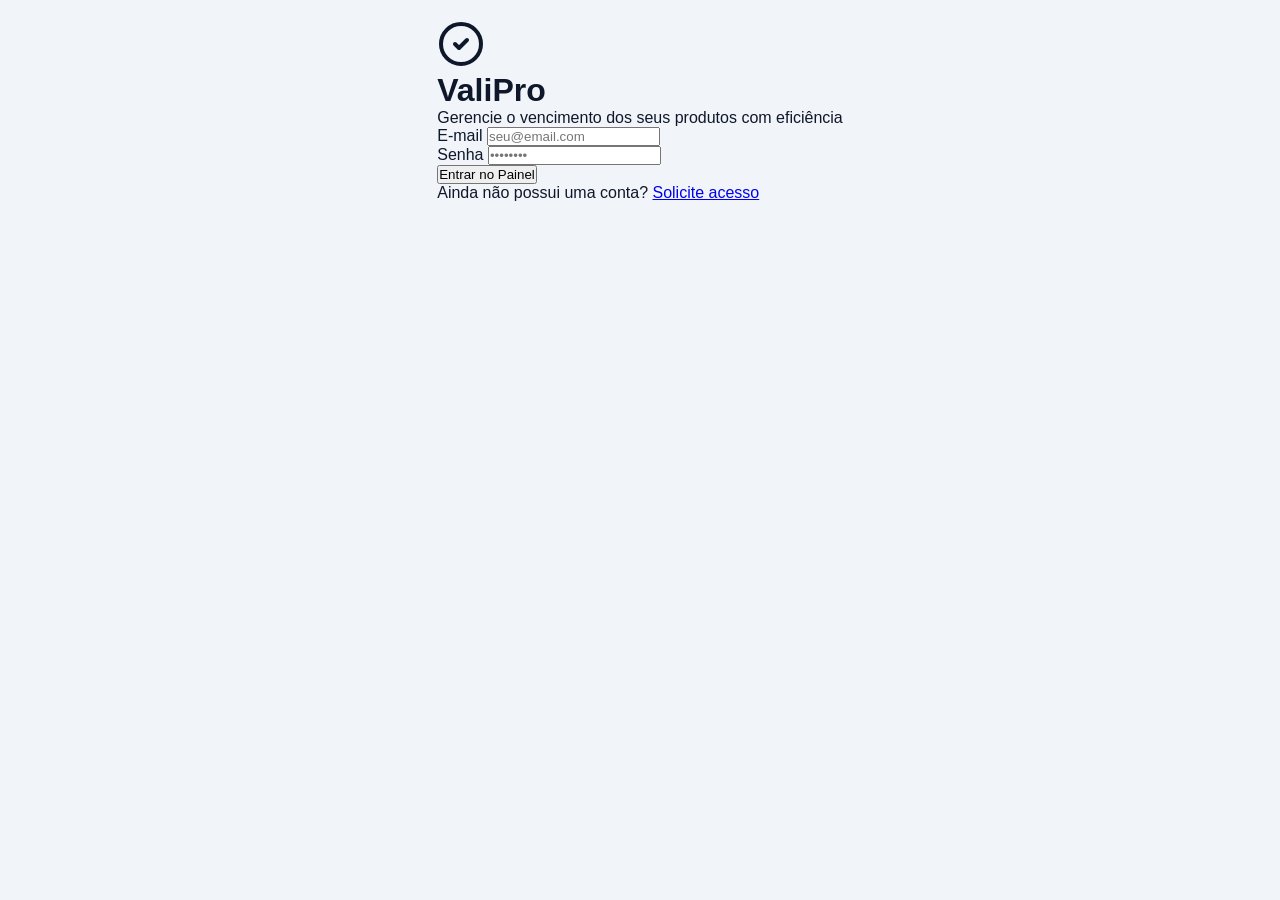
==== commit 628d8967: "Update index.html" ====
--- a/index.html
+++ b/index.html
@@ -5,10 +5,18 @@
     <meta name="viewport" content="width=device-width, initial-scale=1.0">
     <title>ValiPro - Gerenciamento de Validades</title>
     
-    <!-- Conexões de Fontes e Estilos originais do seu projeto -->
-    <link href="https://fonts.googleapis.com" rel="preconnect">
-    <link crossorigin href="https://fonts.gstatic.com" rel="preconnect">
+    <!-- PWA Manifest & Meta Tags -->
+    <link rel="manifest" href="manifest.json">
+    <meta name="theme-color" content="#0f172a">
+    <meta name="apple-mobile-web-app-capable" content="yes">
+    <meta name="apple-mobile-web-app-status-bar-style" content="black-translucent">
+    
+    <!-- Fontes do Google -->
+    <link rel="preconnect" href="https://fonts.googleapis.com">
+    <link rel="preconnect" href="https://fonts.gstatic.com" crossorigin>
     <link rel="stylesheet" href="https://fonts.googleapis.com/css2?family=Plus+Jakarta+Sans:ital,wght@0,200..800;1,200..800&display=swap">
+    
+    <!-- Estilos do Projeto -->
     <link rel="stylesheet" href="style.css">
 </head>
 <body>
@@ -19,15 +27,31 @@
             <!-- Cabeçalho do Painel -->
             <div class="login-header">
                 <div class="logo-icon">
-                    <!-- Seu ícone/logo SVG ou Imagem -->
+                    <!-- Ícone moderno de verificação/calendário -->
+                    <svg xmlns="http://www.w3.org/2000/svg" width="48" height="48" viewBox="0 0 24 24" fill="none" stroke="currentColor" stroke-width="2" stroke-linecap="round" stroke-linejoin="round">
+                        <path d="M12 22c5.523 0 10-4.477 10-10S17.523 2 12 2 2 6.477 2 12s4.477 10 10 10z"/>
+                        <path d="m9 12 2 2 4-4"/>
+                    </svg>
                 </div>
                 <h1>ValiPro</h1>
                 <p>Gerencie o vencimento dos seus produtos com eficiência</p>
             </div>
 
-            <!-- Área do Formulário / Inputs -->
+            <!-- Área do Formulário / Inputs de Autenticação -->
             <div class="form-container">
-                <span></span>
+                <form id="loginForm">
+                    <div class="input-group">
+                        <label for="email">E-mail</label>
+                        <input type="email" id="email" required placeholder="seu@email.com">
+                    </div>
+                    
+                    <div class="input-group">
+                        <label for="password">Senha</label>
+                        <input type="password" id="password" required placeholder="••••••••">
+                    </div>
+
+                    <button type="submit" class="btn-login">Entrar no Painel</button>
+                </form>
             </div>
 
             <!-- Link de Solicitação de Acesso -->
@@ -38,5 +62,15 @@
         </div>
     </div>
 
+    <!-- Registro do Service Worker para rodar como App autônomo (APK-like) -->
+    <script>
+        if ('serviceWorker' in navigator) {
+            window.addEventListener('load', () => {
+                navigator.serviceWorker.register('sw.js')
+                    .then(reg => console.log('Service Worker registrado com sucesso!', reg))
+                    .catch(err => console.error('Erro ao registrar Service Worker:', err));
+            });
+        }
+    </script>
 </body>
 </html>
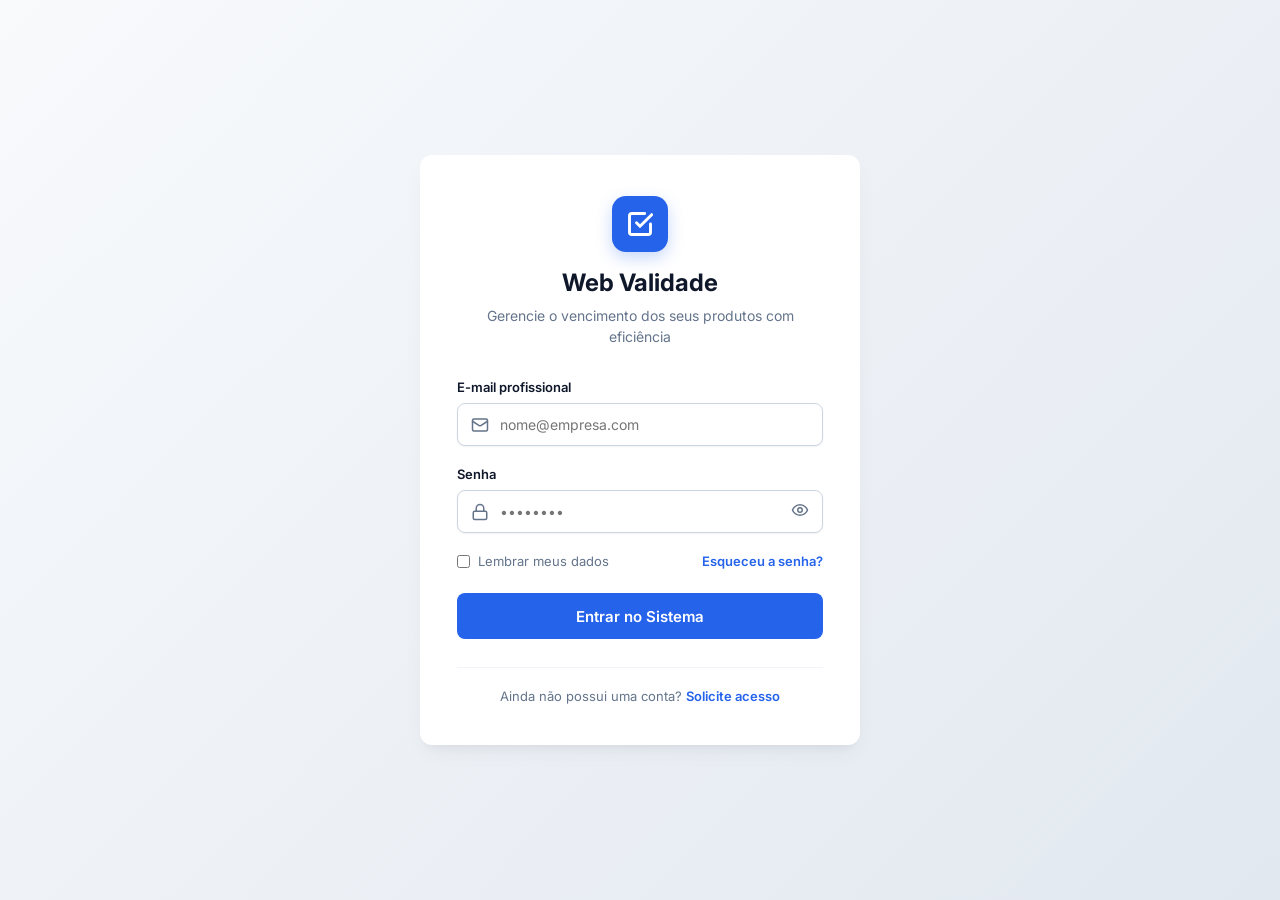
==== commit 102359ee: "Add files via upload" ====
--- a/index.html
+++ b/index.html
@@ -3,74 +3,86 @@
 <head>
     <meta charset="UTF-8">
     <meta name="viewport" content="width=device-width, initial-scale=1.0">
-    <title>ValiPro - Gerenciamento de Validades</title>
-    
-    <!-- PWA Manifest & Meta Tags -->
-    <link rel="manifest" href="manifest.json">
-    <meta name="theme-color" content="#0f172a">
-    <meta name="apple-mobile-web-app-capable" content="yes">
-    <meta name="apple-mobile-web-app-status-bar-style" content="black-translucent">
-    
-    <!-- Fontes do Google -->
+    <title>Web Validade - Acesso ao Sistema</title>
     <link rel="preconnect" href="https://fonts.googleapis.com">
     <link rel="preconnect" href="https://fonts.gstatic.com" crossorigin>
-    <link rel="stylesheet" href="https://fonts.googleapis.com/css2?family=Plus+Jakarta+Sans:ital,wght@0,200..800;1,200..800&display=swap">
-    
-    <!-- Estilos do Projeto -->
-    <link rel="stylesheet" href="style.css">
+    <link href="https://fonts.googleapis.com/css2?family=Inter:wght@400;500;600;700&display=swap" rel="stylesheet">
+    <link rel="stylesheet" href="login-style.css">
 </head>
 <body>
 
-    <div class="container">
-        <div class="login-box">
+    <div class="login-container">
+        <div class="login-card">
             
-            <!-- Cabeçalho do Painel -->
             <div class="login-header">
                 <div class="logo-icon">
-                    <!-- Ícone moderno de verificação/calendário -->
-                    <svg xmlns="http://www.w3.org/2000/svg" width="48" height="48" viewBox="0 0 24 24" fill="none" stroke="currentColor" stroke-width="2" stroke-linecap="round" stroke-linejoin="round">
-                        <path d="M12 22c5.523 0 10-4.477 10-10S17.523 2 12 2 2 6.477 2 12s4.477 10 10 10z"/>
-                        <path d="m9 12 2 2 4-4"/>
+                    <svg width="28" height="28" viewBox="0 0 24 24" fill="none" stroke="currentColor" stroke-width="2.5" stroke-linecap="round" stroke-linejoin="round">
+                        <path d="M9 11l3 3L22 4"></path>
+                        <path d="M21 12v7a2 2 0 0 1-2 2H5a2 2 0 0 1-2-2V5a2 2 0 0 1 2-2h11"></path>
                     </svg>
                 </div>
-                <h1>ValiPro</h1>
+                <h1>Web Validade</h1>
                 <p>Gerencie o vencimento dos seus produtos com eficiência</p>
             </div>
 
-            <!-- Área do Formulário / Inputs de Autenticação -->
-            <div class="form-container">
-                <form id="loginForm">
-                    <div class="input-group">
-                        <label for="email">E-mail</label>
-                        <input type="email" id="email" required placeholder="seu@email.com">
-                    </div>
-                    
-                    <div class="input-group">
-                        <label for="password">Senha</label>
-                        <input type="password" id="password" required placeholder="••••••••">
-                    </div>
-
-                    <button type="submit" class="btn-login">Entrar no Painel</button>
-                </form>
+            <div id="alert-box" class="alert hidden">
+                <span id="alert-message"></span>
             </div>
 
-            <!-- Link de Solicitação de Acesso -->
-            <div class="register-link">
+            <form id="login-form" novalidate>
+                <div class="input-group">
+                    <label for="email">E-mail profissional</label>
+                    <div class="input-wrapper">
+                        <span class="input-icon">
+                            <svg width="18" height="18" viewBox="0 0 24 24" fill="none" stroke="currentColor" stroke-width="2" stroke-linecap="round" stroke-linejoin="round">
+                                <rect width="20" height="16" x="2" y="4" rx="2"></rect>
+                                <path d="m22 7-8.97 5.7a1.94 1.94 0 0 1-2.06 0L2 7"></path>
+                            </svg>
+                        </span>
+                        <input type="email" id="email" placeholder="nome@empresa.com" required autocomplete="email">
+                    </div>
+                </div>
+
+                <div class="input-group">
+                    <label for="password">Senha</label>
+                    <div class="input-wrapper">
+                        <span class="input-icon">
+                            <svg width="18" height="18" viewBox="0 0 24 24" fill="none" stroke="currentColor" stroke-width="2" stroke-linecap="round" stroke-linejoin="round">
+                                <rect width="18" height="11" x="3" y="11" rx="2" ry="2"></rect>
+                                <path d="M7 11V7a5 5 0 0 1 10 0v4"></path>
+                            </svg>
+                        </span>
+                        <input type="password" id="password" placeholder="••••••••" required autocomplete="current-password">
+                        <button type="button" id="toggle-password" class="toggle-password">
+                            <svg id="eye-icon" width="18" height="18" viewBox="0 0 24 24" fill="none" stroke="currentColor" stroke-width="2" stroke-linecap="round" stroke-linejoin="round">
+                                <path d="M2 12s3-7 10-7 10 7 10 7-3 7-10 7-10-7-10-7Z"></path>
+                                <circle cx="12" cy="12" r="3"></circle>
+                            </svg>
+                        </button>
+                    </div>
+                </div>
+
+                <div class="form-actions">
+                    <label class="remember-me">
+                        <input type="checkbox" id="remember">
+                        Lembrar meus dados
+                    </label>
+                    <a href="#" class="forgot-password">Esqueceu a senha?</a>
+                </div>
+
+                <button type="submit" id="btn-submit" class="btn-primary">
+                    <span class="btn-text">Entrar no Sistema</span>
+                    <span class="btn-loader hidden"></span>
+                </button>
+            </form>
+
+            <div class="login-footer">
                 <p>Ainda não possui uma conta? <a href="#">Solicite acesso</a></p>
             </div>
 
         </div>
     </div>
 
-    <!-- Registro do Service Worker para rodar como App autônomo (APK-like) -->
-    <script>
-        if ('serviceWorker' in navigator) {
-            window.addEventListener('load', () => {
-                navigator.serviceWorker.register('sw.js')
-                    .then(reg => console.log('Service Worker registrado com sucesso!', reg))
-                    .catch(err => console.error('Erro ao registrar Service Worker:', err));
-            });
-        }
-    </script>
+    <script src="login-script.js"></script>
 </body>
-</html>
+</html>
--- a/login-style.css
+++ b/login-style.css
@@ -0,0 +1,106 @@
+:root {
+    --primary-color: #2563eb;
+    --primary-hover: #1d4ed8;
+    --bg-gradient-start: #f8fafc;
+    --bg-gradient-end: #e2e8f0;
+    --card-bg: #ffffff;
+    --text-main: #0f172a;
+    --text-muted: #64748b;
+    --border-color: #cbd5e1;
+    --border-focus: #3b82f6;
+    --error-color: #ef4444;
+    --error-bg: #fef2f2;
+    --success-color: #10b981;
+    --success-bg: #ecfdf5;
+    --shadow-md: 0 10px 25px -5px rgba(0, 0, 0, 0.05), 0 8px 10px -6px rgba(0, 0, 0, 0.05);
+    --shadow-sm: 0 1px 2px 0 rgba(0, 0, 0, 0.05);
+    --radius: 12px;
+}
+
+* {
+    margin: 0;
+    padding: 0;
+    box-sizing: border-box;
+    font-family: 'Inter', sans-serif;
+    -webkit-font-smoothing: antialiased;
+}
+
+body {
+    background: linear-gradient(135deg, var(--bg-gradient-start) 0%, var(--bg-gradient-end) 100%);
+    min-height: 100vh;
+    display: flex;
+    justify-content: center;
+    align-items: center;
+    padding: 20px;
+}
+
+.login-container { width: 100%; max-width: 440px; }
+
+.login-card {
+    background-color: var(--card-bg);
+    border: 1px solid rgba(255, 255, 255, 0.8);
+    border-radius: var(--radius);
+    padding: 40px 36px;
+    box-shadow: var(--shadow-md);
+}
+
+.login-header { text-align: center; margin-bottom: 32px; }
+
+.logo-icon {
+    width: 56px; height: 56px;
+    background-color: var(--primary-color);
+    color: #ffffff; border-radius: 14px;
+    display: flex; align-items: center; justify-content: center;
+    margin: 0 auto 16px auto;
+    box-shadow: 0 6px 16px rgba(37, 99, 235, 0.25);
+}
+
+.login-header h1 { color: var(--text-main); font-size: 24px; font-weight: 700; margin-bottom: 8px; }
+.login-header p { color: var(--text-muted); font-size: 14px; line-height: 1.5; }
+
+.alert {
+    padding: 12px 16px; border-radius: 8px; font-size: 13px; font-weight: 500;
+    margin-bottom: 20px; display: flex; align-items: center; border: 1px solid transparent;
+}
+.alert.error { background-color: var(--error-bg); color: var(--error-color); border-color: rgba(239, 68, 68, 0.2); }
+.alert.success { background-color: var(--success-bg); color: var(--success-color); border-color: rgba(16, 185, 129, 0.2); }
+.hidden { display: none !important; }
+
+.input-group { margin-bottom: 20px; }
+.input-group label { display: block; color: var(--text-main); font-size: 13px; font-weight: 600; margin-bottom: 8px; }
+.input-wrapper { position: relative; display: flex; align-items: center; }
+.input-icon { position: absolute; left: 14px; color: var(--text-muted); display: flex; align-items: center; pointer-events: none; }
+
+.input-wrapper input {
+    width: 100%; padding: 12px 16px 12px 42px;
+    border: 1px solid var(--border-color); border-radius: 8px;
+    font-size: 14px; color: var(--text-main); background-color: var(--card-bg);
+    outline: none; transition: all 0.2s ease; box-shadow: var(--shadow-sm);
+}
+.input-wrapper input:focus { border-color: var(--border-focus); box-shadow: 0 0 0 4px rgba(59, 130, 246, 0.15); }
+
+.toggle-password { position: absolute; right: 14px; background: none; border: none; color: var(--text-muted); cursor: pointer; }
+
+.form-actions { display: flex; justify-content: space-between; align-items: center; margin-bottom: 24px; font-size: 13px; }
+.remember-me { display: flex; align-items: center; color: var(--text-muted); cursor: pointer; }
+.remember-me input { margin-right: 8px; accent-color: var(--primary-color); }
+.forgot-password { color: var(--primary-color); text-decoration: none; font-weight: 600; }
+.forgot-password:hover { text-decoration: underline; }
+
+.btn-primary {
+    width: 100%; padding: 12px 20px; background-color: var(--primary-color); color: #ffffff;
+    border: none; border-radius: 8px; font-size: 15px; font-weight: 600; cursor: pointer;
+    transition: all 0.2s ease; display: flex; justify-content: center; align-items: center; min-height: 46px;
+}
+.btn-primary:hover { background-color: var(--primary-hover); }
+.btn-primary:disabled { background-color: #94a3b8; cursor: not-allowed; }
+
+.btn-loader {
+    width: 20px; height: 20px; border: 3px solid rgba(255, 255, 255, 0.3);
+    border-radius: 50%; border-top-color: #ffffff; animation: spin 0.8s linear infinite;
+}
+@keyframes spin { to { transform: rotate(360deg); } }
+
+.login-footer { text-align: center; margin-top: 28px; padding-top: 20px; border-top: 1px solid #f1f5f9; font-size: 13px; color: var(--text-muted); }
+.login-footer a { color: var(--primary-color); text-decoration: none; font-weight: 600; }
+.login-footer a:hover { text-decoration: underline; }
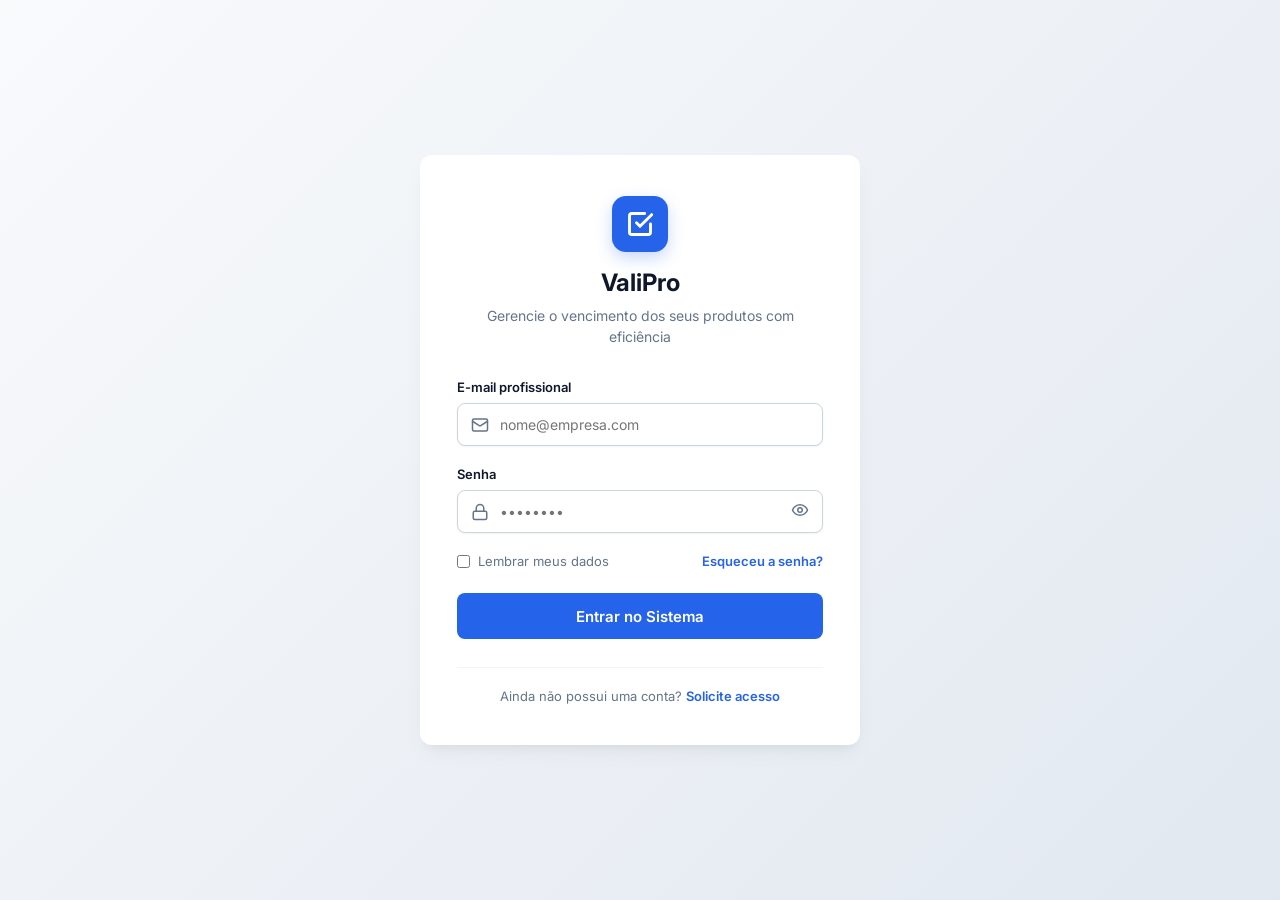
==== commit b36b0ecd: "Update index.html" ====
--- a/index.html
+++ b/index.html
@@ -3,7 +3,7 @@
 <head>
     <meta charset="UTF-8">
     <meta name="viewport" content="width=device-width, initial-scale=1.0">
-    <title>Web Validade - Acesso ao Sistema</title>
+    <title>ValiPro - Acesso ao Sistema</title>
     <link rel="preconnect" href="https://fonts.googleapis.com">
     <link rel="preconnect" href="https://fonts.gstatic.com" crossorigin>
     <link href="https://fonts.googleapis.com/css2?family=Inter:wght@400;500;600;700&display=swap" rel="stylesheet">
@@ -21,7 +21,7 @@
                         <path d="M21 12v7a2 2 0 0 1-2 2H5a2 2 0 0 1-2-2V5a2 2 0 0 1 2-2h11"></path>
                     </svg>
                 </div>
-                <h1>Web Validade</h1>
+                <h1>ValiPro</h1>
                 <p>Gerencie o vencimento dos seus produtos com eficiência</p>
             </div>
 
@@ -85,4 +85,4 @@
 
     <script src="login-script.js"></script>
 </body>
-</html>+</html>
